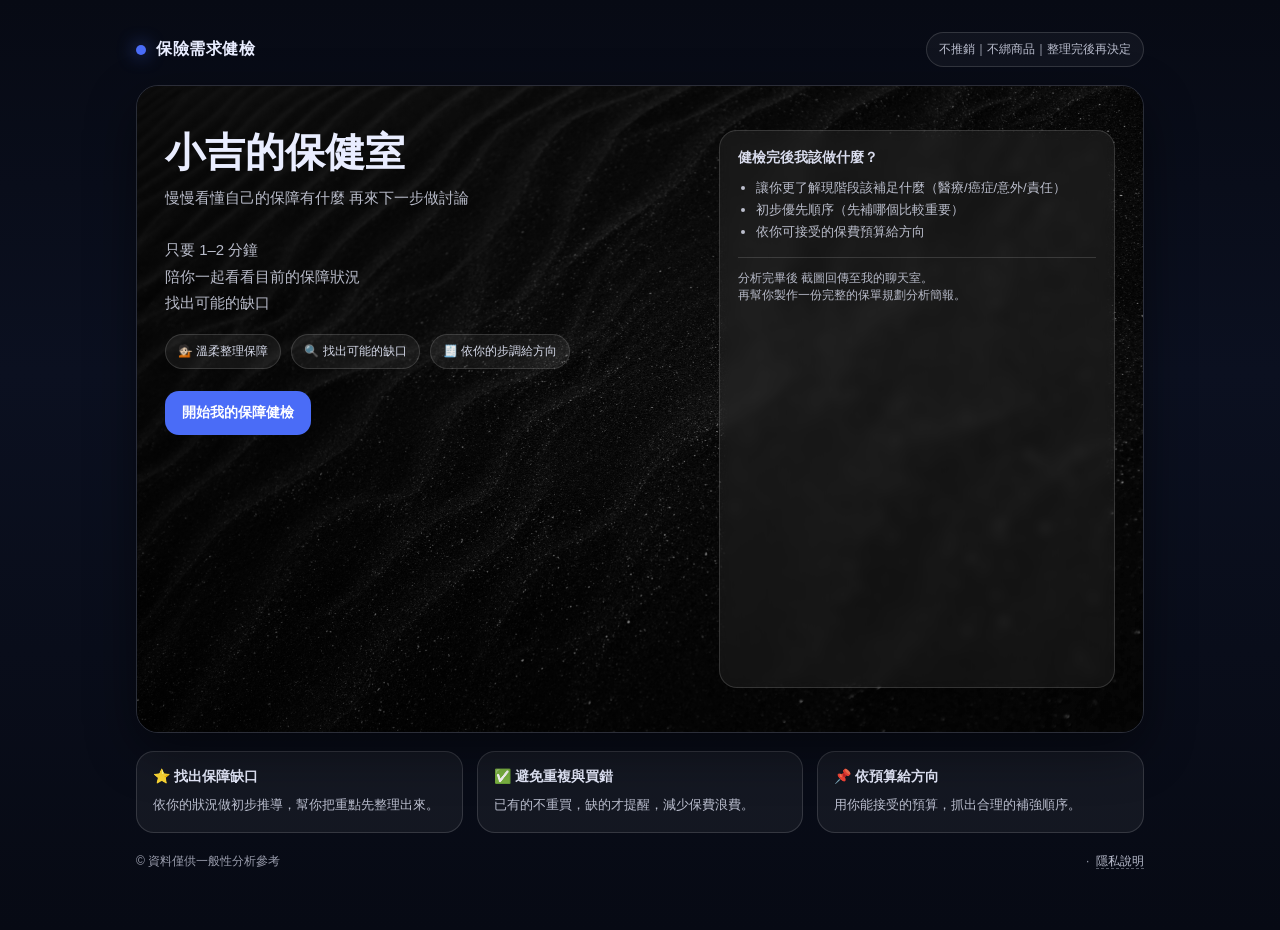
==== index.html @ d8d6bf19 "upload files" ====
<!DOCTYPE html>
<html lang="zh-TW">
<head>
  <meta charset="UTF-8" />
  <meta name="viewport" content="width=device-width, initial-scale=1"/>
  <title>保單需求健檢規劃書</title>
  <style>
    :root{
      --text:#e9edff;
      --muted:rgba(233,237,255,.78);
      --primary:#4a6cf7;
      --border:rgba(255,255,255,.14);
    }
    *{box-sizing:border-box}
    body{
      margin:0;
      font-family:-apple-system,BlinkMacSystemFont,"Noto Sans TC",sans-serif;
      background: linear-gradient(180deg, #070a14, #0b1020 40%, #070a14);
      color:var(--text);
    }
    .wrap{max-width:1040px;margin:0 auto;padding:22px 16px 60px;}
    .topbar{
      display:flex;align-items:center;justify-content:space-between;
      padding:10px 0 18px;gap:12px;flex-wrap:wrap;
    }
    .brand{
      display:flex;gap:10px;align-items:center;font-weight:800;letter-spacing:.5px;
    }
    .dot{
      width:10px;height:10px;border-radius:999px;background:var(--primary);
      box-shadow:0 0 18px rgba(74,108,247,.8);
    }
    .pill{
      border:1px solid var(--border);
      padding:8px 12px;border-radius:999px;
      color:var(--muted);font-size:12px;
      background:rgba(255,255,255,.04);
    }

    .hero{
      position:relative;
      border:1px solid var(--border);
      border-radius:22px;
      overflow:hidden;
      box-shadow: 0 18px 50px rgba(0,0,0,.45);
      min-height: 72vh;
      display:flex;
      align-items:stretch;
    }

    /* 你下載的 Pexels 圖：請放同資料夾並命名 hero.jpg */
    .hero-img{
      position:absolute;inset:0;
      background-image:
        linear-gradient(90deg, rgba(0,0,0,.70), rgba(0,0,0,.18)),
        url("hero.jpg");
      background-size:cover;
      background-position:center;
      filter:saturate(1.02);
      z-index:0;
    }

    .hero-inner{
      position:relative;z-index:1;
      display:grid;
      grid-template-columns: 1.15fr .85fr;
      gap:18px;
      padding:44px 28px;
      width:100%;
    }
    @media (max-width: 860px){
      .hero{min-height:auto;}
      .hero-inner{grid-template-columns:1fr;padding:36px 18px;}
    }

    h1{margin:0 0 10px;font-size:40px;line-height:1.12;}
    .sub{margin:0 0 18px;color:var(--muted);font-size:15px;line-height:1.75;}
    .badges{display:flex;flex-wrap:wrap;gap:10px;margin:14px 0 22px;}
    .badge{
      border:1px solid var(--border);
      background:rgba(255,255,255,.06);
      padding:8px 12px;border-radius:999px;
      font-size:12px;color:rgba(233,237,255,.9);
    }

    .cta-row{display:flex;gap:10px;flex-wrap:wrap;margin-top:8px;}
    .btn{
      display:inline-block;
      text-decoration:none;
      padding:12px 16px;
      border-radius:14px;
      font-weight:800;
      font-size:14px;
      border:1px solid transparent;
    }
    .btn-primary{background:var(--primary);color:white;}
    .btn-primary:hover{filter:brightness(.95);}

    .side{
      border:1px solid var(--border);
      background:rgba(255,255,255,.06);
      border-radius:18px;
      padding:18px;
      backdrop-filter: blur(6px);
    }
    .side h3{margin:0 0 10px;font-size:14px;color:rgba(233,237,255,.92);}
    .side ul{margin:0;padding-left:18px;color:var(--muted);font-size:13px;line-height:1.7;}
    .mini{
      margin-top:14px;
      font-size:12px;color:rgba(233,237,255,.76);
      border-top:1px solid var(--border);
      padding-top:12px;
    }

    .section{
      margin-top:18px;
      display:grid;
      grid-template-columns: repeat(3, 1fr);
      gap:14px;
    }
    @media (max-width: 860px){
      .section{grid-template-columns:1fr;}
    }
    .card{
      border:1px solid var(--border);
      background:rgba(255,255,255,.05);
      border-radius:18px;
      padding:16px;
    }
    .card h4{margin:0 0 8px;font-size:14px;}
    .card p{margin:0;color:var(--muted);font-size:13px;line-height:1.7;}

    footer{
      margin-top:20px;
      color:rgba(233,237,255,.65);
      font-size:12px;
      display:flex;
      justify-content:space-between;
      gap:12px;
      flex-wrap:wrap;
    }
    .link{color:rgba(233,237,255,.78);text-decoration:none;border-bottom:1px dashed rgba(233,237,255,.35);}
    .link:hover{color:white;border-bottom-color:white;}
  </style>
</head>
<body>
  <div class="wrap">
    <div class="topbar">
      <div class="brand"><span class="dot"></span> 保險需求健檢</div>
      <div class="pill">不推銷｜不綁商品｜整理完後再決定</div>
    </div>

    <section class="hero">
      <div class="hero-img" aria-hidden="true"></div>

      <div class="hero-inner">
        <div>
          <h1>小吉的保健室</h1>
          <p class="sub">
            慢慢看懂自己的保障有什麼 再來下一步做討論<br><br>
            只要 1–2 分鐘<br>
            陪你一起看看目前的保障狀況<br>
            找出可能的缺口<br>
           
          </p>

          <div class="badges">
            <div class="badge">💁🏻 溫柔整理保障</div>
            <div class="badge">🔍 找出可能的缺口</div>
            <div class="badge">🧾 依你的步調給方向</div>
          </div>

          <div class="cta-row">
            <a class="btn btn-primary" href="survey.html">開始我的保障健檢</a>
          </div>
        </div>

        <aside class="side">
          <h3>健檢完後我該做什麼？</h3>
          <ul>
            <li>讓你更了解現階段該補足什麼（醫療/癌症/意外/責任）</li>
            <li>初步優先順序（先補哪個比較重要）</li>
            <li>依你可接受的保費預算給方向</li>
          </ul>
          <div class="mini">
            分析完畢後 截圖回傳至我的聊天室。<br>
            再幫你製作一份完整的保單規劃分析簡報。
          </div>
        </aside>
      </div>
    </section>

    <div class="section">
      <div class="card">
        <h4>⭐ 找出保障缺口</h4>
        <p>依你的狀況做初步推導，幫你把重點先整理出來。</p>
      </div>
      <div class="card">
        <h4>✅ 避免重複與買錯</h4>
        <p>已有的不重買，缺的才提醒，減少保費浪費。</p>
      </div>
      <div class="card">
        <h4>📌 依預算給方向</h4>
        <p>用你能接受的預算，抓出合理的補強順序。</p>
      </div>
    </div>

    <footer>
      <div>© 資料僅供一般性分析參考</div>
      <div>
       
        &nbsp;·&nbsp;
        <a class="link" href="#" onclick="alert('隱私說明：填寫資料僅用於需求分析，不會對外提供。');return false;">隱私說明</a>
      </div>
    </footer>
  </div>
</body>
</html>
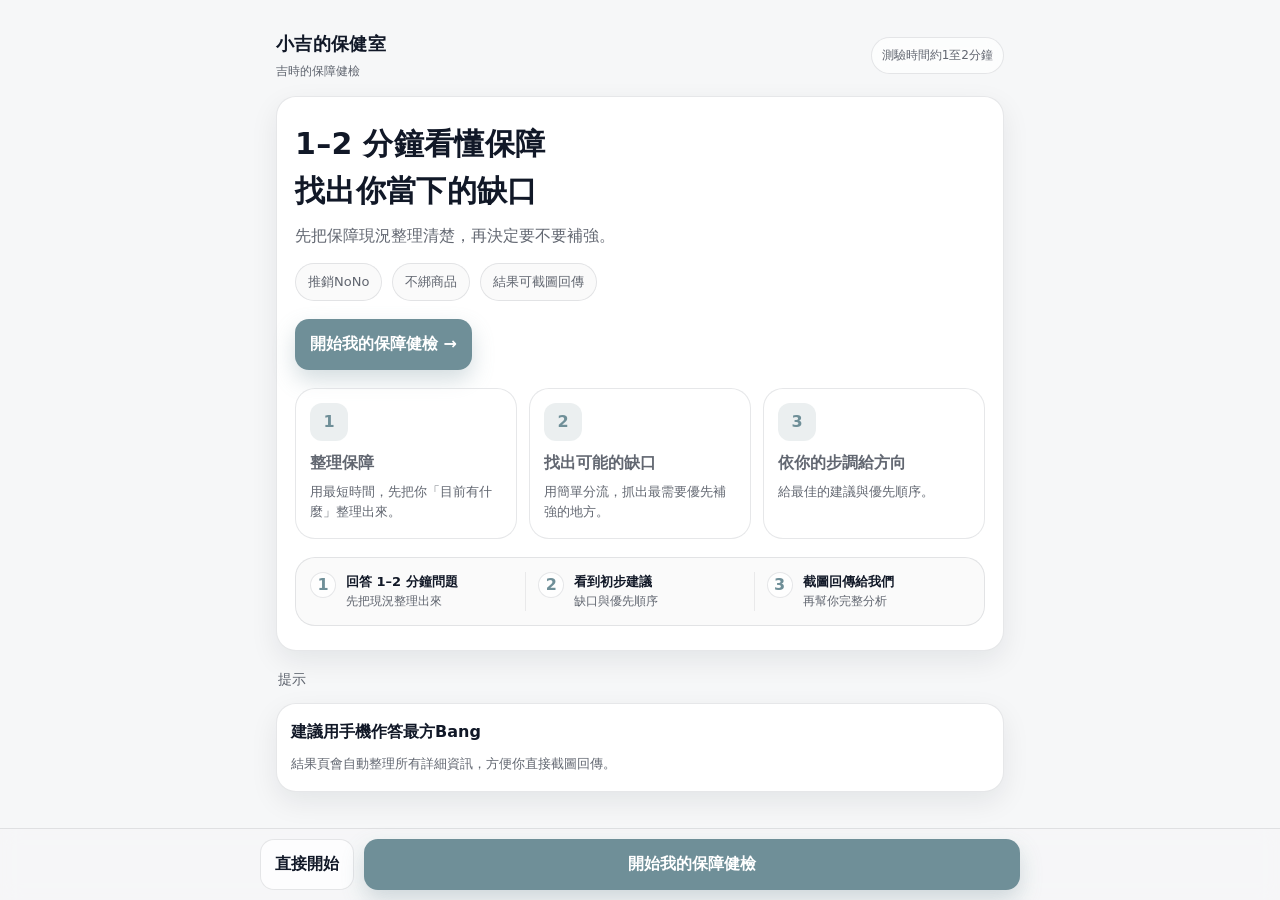
==== commit 89f0d1fa: "Add files via upload" ====
--- a/index.html
+++ b/index.html
@@ -1,218 +1,83 @@
-<!DOCTYPE html>
-<html lang="zh-TW">
+<!doctype html>
+<html lang="zh-Hant">
 <head>
-  <meta charset="UTF-8" />
-  <meta name="viewport" content="width=device-width, initial-scale=1"/>
-  <title>保單需求健檢規劃書</title>
-  <style>
-    :root{
-      --text:#e9edff;
-      --muted:rgba(233,237,255,.78);
-      --primary:#4a6cf7;
-      --border:rgba(255,255,255,.14);
-    }
-    *{box-sizing:border-box}
-    body{
-      margin:0;
-      font-family:-apple-system,BlinkMacSystemFont,"Noto Sans TC",sans-serif;
-      background: linear-gradient(180deg, #070a14, #0b1020 40%, #070a14);
-      color:var(--text);
-    }
-    .wrap{max-width:1040px;margin:0 auto;padding:22px 16px 60px;}
-    .topbar{
-      display:flex;align-items:center;justify-content:space-between;
-      padding:10px 0 18px;gap:12px;flex-wrap:wrap;
-    }
-    .brand{
-      display:flex;gap:10px;align-items:center;font-weight:800;letter-spacing:.5px;
-    }
-    .dot{
-      width:10px;height:10px;border-radius:999px;background:var(--primary);
-      box-shadow:0 0 18px rgba(74,108,247,.8);
-    }
-    .pill{
-      border:1px solid var(--border);
-      padding:8px 12px;border-radius:999px;
-      color:var(--muted);font-size:12px;
-      background:rgba(255,255,255,.04);
-    }
-
-    .hero{
-      position:relative;
-      border:1px solid var(--border);
-      border-radius:22px;
-      overflow:hidden;
-      box-shadow: 0 18px 50px rgba(0,0,0,.45);
-      min-height: 72vh;
-      display:flex;
-      align-items:stretch;
-    }
-
-    /* 你下載的 Pexels 圖：請放同資料夾並命名 hero.jpg */
-    .hero-img{
-      position:absolute;inset:0;
-      background-image:
-        linear-gradient(90deg, rgba(0,0,0,.70), rgba(0,0,0,.18)),
-        url("hero.jpg");
-      background-size:cover;
-      background-position:center;
-      filter:saturate(1.02);
-      z-index:0;
-    }
-
-    .hero-inner{
-      position:relative;z-index:1;
-      display:grid;
-      grid-template-columns: 1.15fr .85fr;
-      gap:18px;
-      padding:44px 28px;
-      width:100%;
-    }
-    @media (max-width: 860px){
-      .hero{min-height:auto;}
-      .hero-inner{grid-template-columns:1fr;padding:36px 18px;}
-    }
-
-    h1{margin:0 0 10px;font-size:40px;line-height:1.12;}
-    .sub{margin:0 0 18px;color:var(--muted);font-size:15px;line-height:1.75;}
-    .badges{display:flex;flex-wrap:wrap;gap:10px;margin:14px 0 22px;}
-    .badge{
-      border:1px solid var(--border);
-      background:rgba(255,255,255,.06);
-      padding:8px 12px;border-radius:999px;
-      font-size:12px;color:rgba(233,237,255,.9);
-    }
-
-    .cta-row{display:flex;gap:10px;flex-wrap:wrap;margin-top:8px;}
-    .btn{
-      display:inline-block;
-      text-decoration:none;
-      padding:12px 16px;
-      border-radius:14px;
-      font-weight:800;
-      font-size:14px;
-      border:1px solid transparent;
-    }
-    .btn-primary{background:var(--primary);color:white;}
-    .btn-primary:hover{filter:brightness(.95);}
-
-    .side{
-      border:1px solid var(--border);
-      background:rgba(255,255,255,.06);
-      border-radius:18px;
-      padding:18px;
-      backdrop-filter: blur(6px);
-    }
-    .side h3{margin:0 0 10px;font-size:14px;color:rgba(233,237,255,.92);}
-    .side ul{margin:0;padding-left:18px;color:var(--muted);font-size:13px;line-height:1.7;}
-    .mini{
-      margin-top:14px;
-      font-size:12px;color:rgba(233,237,255,.76);
-      border-top:1px solid var(--border);
-      padding-top:12px;
-    }
-
-    .section{
-      margin-top:18px;
-      display:grid;
-      grid-template-columns: repeat(3, 1fr);
-      gap:14px;
-    }
-    @media (max-width: 860px){
-      .section{grid-template-columns:1fr;}
-    }
-    .card{
-      border:1px solid var(--border);
-      background:rgba(255,255,255,.05);
-      border-radius:18px;
-      padding:16px;
-    }
-    .card h4{margin:0 0 8px;font-size:14px;}
-    .card p{margin:0;color:var(--muted);font-size:13px;line-height:1.7;}
-
-    footer{
-      margin-top:20px;
-      color:rgba(233,237,255,.65);
-      font-size:12px;
-      display:flex;
-      justify-content:space-between;
-      gap:12px;
-      flex-wrap:wrap;
-    }
-    .link{color:rgba(233,237,255,.78);text-decoration:none;border-bottom:1px dashed rgba(233,237,255,.35);}
-    .link:hover{color:white;border-bottom-color:white;}
-  </style>
+  <meta charset="utf-8" />
+  <meta name="viewport" content="width=device-width, initial-scale=1" />
+  <title>小吉的保健室｜保障健檢</title>
+  <link rel="stylesheet" href="./styles.css" />
 </head>
 <body>
-  <div class="wrap">
-    <div class="topbar">
-      <div class="brand"><span class="dot"></span> 保險需求健檢</div>
-      <div class="pill">不推銷｜不綁商品｜整理完後再決定</div>
+  <div class="container">
+    <div class="header">
+      <div class="brand">
+        <div class="title">小吉的保健室</div>
+        <div class="sub">吉時的保障健檢</div>
+      </div>
+      <div class="badge">測驗時間約1至2分鐘</div>
     </div>
 
-    <section class="hero">
-      <div class="hero-img" aria-hidden="true"></div>
+    <section class="card hero">
+      <h1>1–2 分鐘看懂保障<br/>找出你當下的缺口</h1>
+      <p>先把保障現況整理清楚，再決定要不要補強。</p>
 
-      <div class="hero-inner">
-        <div>
-          <h1>小吉的保健室</h1>
-          <p class="sub">
-            慢慢看懂自己的保障有什麼 再來下一步做討論<br><br>
-            只要 1–2 分鐘<br>
-            陪你一起看看目前的保障狀況<br>
-            找出可能的缺口<br>
-           
-          </p>
+      <div class="pillrow">
+        <div class="pill">推銷NoNo</div>
+        <div class="pill">不綁商品</div>
+        <div class="pill">結果可截圖回傳</div>
+      </div>
 
-          <div class="badges">
-            <div class="badge">💁🏻 溫柔整理保障</div>
-            <div class="badge">🔍 找出可能的缺口</div>
-            <div class="badge">🧾 依你的步調給方向</div>
-          </div>
+      <a class="btn primary" href="./survey.html" style="display:inline-flex;align-items:center;gap:10px;">
+        開始我的保障健檢 →
+      </a>
 
-          <div class="cta-row">
-            <a class="btn btn-primary" href="survey.html">開始我的保障健檢</a>
-          </div>
+      <div class="grid3" style="margin-top:18px;">
+        <div class="feature">
+          <div class="icon">1</div>
+          <p class="ftitle">整理保障</p>
+          <p class="fdesc">用最短時間，先把你「目前有什麼」整理出來。</p>
         </div>
+        <div class="feature">
+          <div class="icon">2</div>
+          <p class="ftitle">找出可能的缺口</p>
+          <p class="fdesc">用簡單分流，抓出最需要優先補強的地方。</p>
+        </div>
+        <div class="feature">
+          <div class="icon">3</div>
+          <p class="ftitle">依你的步調給方向</p>
+          <p class="fdesc">給最佳的建議與優先順序。</p>
+        </div>
+      </div>
 
-        <aside class="side">
-          <h3>健檢完後我該做什麼？</h3>
-          <ul>
-            <li>讓你更了解現階段該補足什麼（醫療/癌症/意外/責任）</li>
-            <li>初步優先順序（先補哪個比較重要）</li>
-            <li>依你可接受的保費預算給方向</li>
-          </ul>
-          <div class="mini">
-            分析完畢後 截圖回傳至我的聊天室。<br>
-            再幫你製作一份完整的保單規劃分析簡報。
-          </div>
-        </aside>
+      <div class="stepbar" style="margin-top:18px;">
+        <div class="step">
+          <div class="num">1</div>
+          <div class="st"><b>回答 1–2 分鐘問題</b><span>先把現況整理出來</span></div>
+        </div>
+        <div class="sep"></div>
+        <div class="step">
+          <div class="num">2</div>
+          <div class="st"><b>看到初步建議</b><span>缺口與優先順序</span></div>
+        </div>
+        <div class="sep"></div>
+        <div class="step">
+          <div class="num">3</div>
+          <div class="st"><b>截圖回傳給我們</b><span>再幫你完整分析</span></div>
+        </div>
       </div>
     </section>
 
-    <div class="section">
-      <div class="card">
-        <h4>⭐ 找出保障缺口</h4>
-        <p>依你的狀況做初步推導，幫你把重點先整理出來。</p>
-      </div>
-      <div class="card">
-        <h4>✅ 避免重複與買錯</h4>
-        <p>已有的不重買，缺的才提醒，減少保費浪費。</p>
-      </div>
-      <div class="card">
-        <h4>📌 依預算給方向</h4>
-        <p>用你能接受的預算，抓出合理的補強順序。</p>
-      </div>
+    <div class="sectionTitle">提示</div>
+    <div class="card formCard">
+      <div class="qTitle" style="margin-bottom:6px;">建議用手機作答最方Bang</div>
+      <small>結果頁會自動整理所有詳細資訊，方便你直接截圖回傳。</small>
     </div>
+  </div>
 
-    <footer>
-      <div>© 資料僅供一般性分析參考</div>
-      <div>
-       
-        &nbsp;·&nbsp;
-        <a class="link" href="#" onclick="alert('隱私說明：填寫資料僅用於需求分析，不會對外提供。');return false;">隱私說明</a>
-      </div>
-    </footer>
+  <div class="stickyCta">
+    <div class="stickyInner">
+      <a class="btn ghost" href="./survey.html">直接開始</a>
+      <a class="btn primary" href="./survey.html" style="flex:1;text-align:center;">開始我的保障健檢</a>
+    </div>
   </div>
 </body>
 </html>
--- a/styles.css
+++ b/styles.css
@@ -0,0 +1,318 @@
+/* ===== Korean-cool minimal theme (Blue-gray mist) ===== */
+:root{
+  --bg: #f6f7f8;
+  --surface: #ffffff;
+  --text: #111827;
+  --muted: rgba(17,24,39,.66);
+
+  --border: rgba(17,24,39,.10);
+  --shadow: 0 10px 28px rgba(17,24,39,.08);
+
+  /* Mist blue-gray */
+  --primary: #6f8f98;
+  --primary-ink: #0b2023;
+
+  --radius-lg: 20px;
+  --radius-md: 14px;
+  --radius-sm: 12px;
+
+  --maxw: 760px;
+}
+
+*{ box-sizing: border-box; }
+html,body{ height:100%; }
+body{
+  margin:0;
+  font-family: ui-sans-serif, system-ui, -apple-system, "Segoe UI", Roboto, "Noto Sans TC", "PingFang TC", "Microsoft JhengHei", Arial, sans-serif;
+  color: var(--text);
+  background: var(--bg);
+  line-height: 1.55;
+}
+
+a{ color: inherit; text-decoration: none; }
+small{ color: var(--muted); }
+
+.container{
+  max-width: var(--maxw);
+  margin: 0 auto;
+  padding: 20px 16px 96px;
+}
+
+.header{
+  display:flex;
+  justify-content: space-between;
+  align-items:center;
+  gap:12px;
+  padding: 10px 0 6px;
+}
+
+.brand{
+  display:flex;
+  flex-direction:column;
+  gap:4px;
+}
+.brand .title{
+  font-weight: 800;
+  letter-spacing: .02em;
+  font-size: 18px;
+}
+.brand .sub{
+  font-size: 12px;
+  color: var(--muted);
+}
+
+.badge{
+  display:inline-flex;
+  align-items:center;
+  gap:8px;
+  padding: 8px 10px;
+  border: 1px solid var(--border);
+  border-radius: 999px;
+  background: rgba(255,255,255,.7);
+  backdrop-filter: blur(8px);
+  color: var(--muted);
+  font-size: 12px;
+}
+
+.card{
+  background: var(--surface);
+  border: 1px solid var(--border);
+  border-radius: var(--radius-lg);
+  box-shadow: var(--shadow);
+}
+
+.hero{
+  padding: 24px 18px;
+  margin-top: 10px;
+}
+.hero h1{
+  margin: 0 0 10px;
+  font-size: 30px;
+  letter-spacing: .01em;
+}
+.hero p{
+  margin: 0 0 14px;
+  color: var(--muted);
+}
+.hero .pillrow{
+  display:flex;
+  flex-wrap: wrap;
+  gap: 10px;
+  margin: 14px 0 18px;
+}
+.pill{
+  border: 1px solid var(--border);
+  background: rgba(17,24,39,.02);
+  border-radius: 999px;
+  padding: 8px 12px;
+  font-size: 13px;
+  color: var(--muted);
+}
+
+.grid3{
+  display:grid;
+  gap: 12px;
+  margin-top: 14px;
+}
+@media (min-width: 760px){
+  .grid3{ grid-template-columns: repeat(3, 1fr); }
+}
+
+.feature{
+  padding: 14px 14px 16px;
+  border-radius: var(--radius-lg);
+  border: 1px solid var(--border);
+  background: rgba(255,255,255,.6);
+}
+.feature .icon{
+  width: 38px;
+  height: 38px;
+  border-radius: 12px;
+  background: rgba(111,143,152,.14);
+  display:flex;
+  align-items:center;
+  justify-content:center;
+  font-weight: 800;
+  color: var(--primary);
+  margin-bottom: 10px;
+}
+.feature .ftitle{ font-weight: 800; margin: 0 0 6px; }
+.feature .fdesc{ margin: 0; color: var(--muted); font-size: 13px; }
+
+.stepbar{
+  margin-top: 14px;
+  padding: 14px;
+  border-radius: var(--radius-lg);
+  border: 1px solid var(--border);
+  background: rgba(17,24,39,.02);
+  display:flex;
+  align-items:center;
+  justify-content: space-between;
+  gap: 12px;
+}
+.stepbar .step{
+  display:flex;
+  align-items:flex-start;
+  gap: 10px;
+  flex:1;
+}
+.stepbar .num{
+  width: 26px; height: 26px;
+  border-radius: 999px;
+  border: 1px solid var(--border);
+  display:flex; align-items:center; justify-content:center;
+  font-weight: 800;
+  color: var(--primary);
+  background: rgba(255,255,255,.8);
+}
+.stepbar .st{
+  display:flex;
+  flex-direction:column;
+}
+.stepbar .st b{ font-size: 13px; }
+.stepbar .st span{ font-size: 12px; color: var(--muted); }
+.sep{ width: 1px; align-self: stretch; background: var(--border); opacity:.7; }
+
+.sectionTitle{
+  margin: 18px 2px 10px;
+  font-size: 14px;
+  color: var(--muted);
+  letter-spacing: .02em;
+}
+
+.formCard{
+  padding: 16px 14px;
+  margin: 12px 0;
+}
+
+.qTitle{
+  font-weight: 900;
+  font-size: 16px;
+  margin: 0 0 10px;
+}
+
+.options{
+  display:grid;
+  gap: 10px;
+}
+
+.option{
+  border: 1px solid var(--border);
+  border-radius: var(--radius-md);
+  padding: 12px 12px;
+  background: rgba(17,24,39,.015);
+  display:flex;
+  align-items:center;
+  gap: 10px;
+  cursor:pointer;
+}
+.option input{ accent-color: var(--primary); }
+.option .label{
+  display:flex;
+  flex-direction:column;
+  gap: 2px;
+}
+.option .label b{ font-size: 14px; }
+.option .label span{ font-size: 12px; color: var(--muted); }
+
+.option.neutral{
+  background: rgba(17,24,39,.01);
+  color: var(--muted);
+}
+
+.progressWrap{
+  margin: 10px 0 16px;
+  padding: 14px;
+  border-radius: var(--radius-lg);
+  border: 1px solid var(--border);
+  background: rgba(255,255,255,.7);
+}
+.progressTop{
+  display:flex;
+  align-items:center;
+  justify-content: space-between;
+  gap: 12px;
+  margin-bottom: 10px;
+  color: var(--muted);
+  font-size: 13px;
+}
+.progressBar{
+  height: 10px;
+  border-radius: 999px;
+  background: rgba(17,24,39,.08);
+  overflow:hidden;
+}
+.progressBar > div{
+  height: 100%;
+  width: 0%;
+  background: var(--primary);
+  border-radius: 999px;
+  transition: width .25s ease;
+}
+
+.stickyCta{
+  position: fixed;
+  left: 0; right: 0; bottom: 0;
+  background: rgba(246,247,248,.78);
+  backdrop-filter: blur(10px);
+  border-top: 1px solid var(--border);
+  padding: 10px 12px;
+}
+.stickyInner{
+  max-width: var(--maxw);
+  margin: 0 auto;
+  display:flex;
+  gap: 10px;
+  align-items:center;
+}
+.btn{
+  border: 1px solid var(--border);
+  border-radius: 14px;
+  padding: 12px 14px;
+  font-weight: 800;
+  cursor:pointer;
+  background: var(--surface);
+  color: var(--text);
+}
+.btn.primary{
+  background: var(--primary);
+  border-color: transparent;
+  color: #fff;
+  box-shadow: 0 10px 22px rgba(111,143,152,.30);
+}
+.btn.ghost{
+  background: rgba(255,255,255,.75);
+}
+.btn:disabled{
+  opacity:.55;
+  cursor:not-allowed;
+}
+
+.result{
+  padding: 16px 14px;
+  margin-top: 14px;
+}
+.result pre{
+  margin: 10px 0 0;
+  padding: 12px;
+  border-radius: 14px;
+  border: 1px solid var(--border);
+  background: rgba(17,24,39,.02);
+  white-space: pre-wrap;
+  word-break: break-word;
+  font-size: 13px;
+  color: rgba(17,24,39,.85);
+}
+.toast{
+  position: fixed;
+  top: 12px;
+  left: 50%;
+  transform: translateX(-50%);
+  background: rgba(17,24,39,.88);
+  color: #fff;
+  padding: 10px 12px;
+  border-radius: 999px;
+  font-size: 12px;
+  display:none;
+  z-index: 9999;
+}
